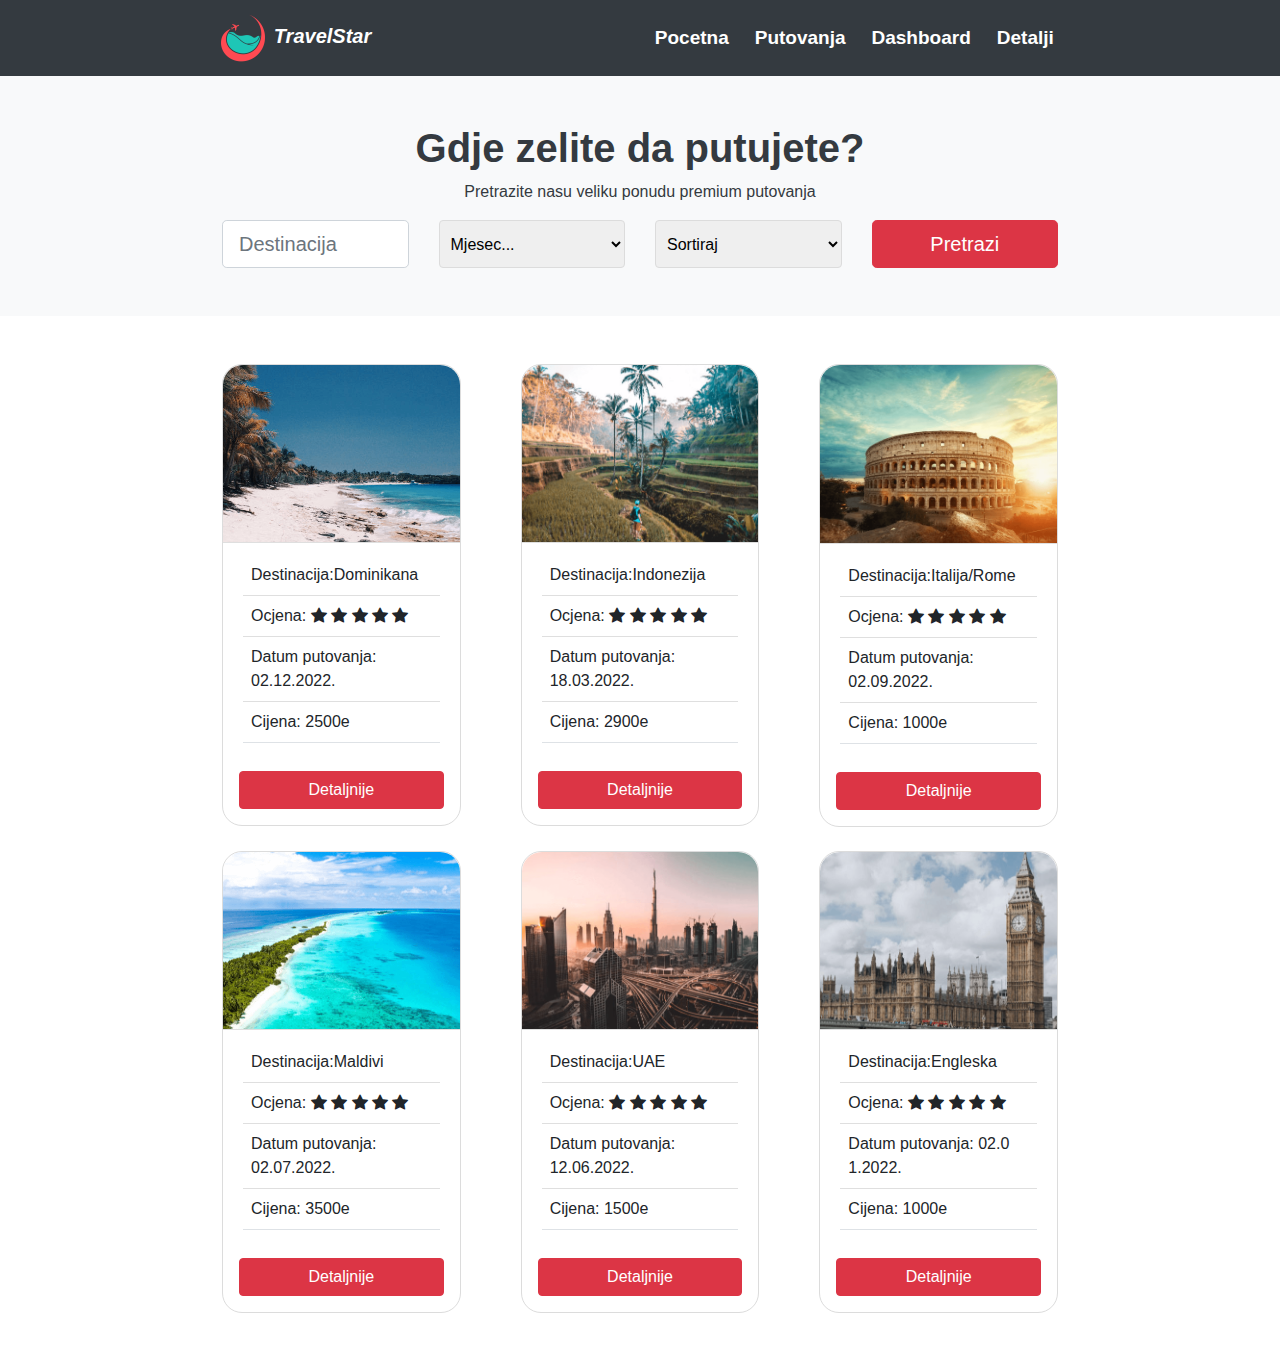
==== putovanja.html @ c91c20a4 ".." ====
<!doctype html>
<html lang="en">
  <head>
    <!-- Required meta tags -->
    <meta charset="utf-8">
    <meta name="viewport" content="width=device-width, initial-scale=1, shrink-to-fit=no">

    <!-- Bootstrap CSS -->
    <link rel="stylesheet" href="https://cdn.jsdelivr.net/npm/bootstrap-icons@1.9.1/font/bootstrap-icons.css">
    <link rel="stylesheet" href="https://cdn.jsdelivr.net/npm/bootstrap@4.0.0/dist/css/bootstrap.min.css" integrity="sha384-Gn5384xqQ1aoWXA+058RXPxPg6fy4IWvTNh0E263XmFcJlSAwiGgFAW/dAiS6JXm" crossorigin="anonymous">
    <link rel="stylesheet" href="style.css">
    <title>Hello, world!</title>
  </head>
  <body>
    <!---nav-->
    <nav class="navbar navbar-expand-lg navbar-light bg-dark">
      <div class="container">
      <a class="navbar-brand text-white font-weight-bold font-italic" href="#"> <img src="img/logo.png" alt="" width="50px"> TravelStar</a>
      <button class="navbar-toggler" type="button" data-toggle="collapse" data-target="#navbarNav" aria-controls="navbarNav" aria-expanded="false" aria-label="Toggle navigation">
        <span class="navbar-toggler-icon"></span>
      </button>
      <div class="collapse navbar-collapse" id="navbarNav">
        <ul class="navbar-nav ml-auto">
          <li class="nav-item">
            <a class="nav-link text-white" href="#">Pocetna<span class="sr-only">(current)</span></a>
          </li>
          <li class="nav-item">
            <a class="nav-link text-white" href="putovanja.html">Putovanja</a>
          </li>
          <li class="nav-item">
            <a class="nav-link text-white" href="dashboard.html">Dashboard</a>
          </li>
          <li class="nav-item">
            <a class="nav-link text-white" href="detalji.html">Detalji</a>
          </li>
        </ul>
      </div>
    </div>
    </nav>
    <!--hero-->
    <section class="bg-light py-5 text-dark d-flex flex-column justify-content-center align-items-center">
      <h1 class="font-weight-bold display-5">Gdje zelite da putujete?</h1>
      <p>Pretrazite nasu veliku ponudu premium putovanja</p>
      <form class="row gy-2 gx-3 align-items-center container">
        <div class="col-sm-3">
          <input type="text" class="form-control form-control-lg" placeholder="Destinacija">
        </div>
       
        <div class="col-sm-3">
          <select class="form-select w-100 rounded chose form-select-lg">
            <option selected>Mjesec...</option>
            <option value="1">Januar</option>
            <option value="2">Februar</option>
            <option value="3">Mart</option>
            <option value="4">April</option>
            <option value="5">Maj</option>
            <option value="6">Jun</option>
            <option value="7">Jul</option>
            <option value="8">Avgust</option>
            <option value="9">Septembar</option>
            <option value="10">Oktobar</option>
            <option value="11">Novembar</option>
            <option value="12">Decembar</option>
          </select>
        </div>
        <div class="col-sm-3 form-select-lg">
          <select class="form-select form-select-lg w-100 rounded chose ">
            <option selected>Sortiraj</option>
            <option value="1">Opadajuce</option>
            <option value="2">Rastuce</option>
          </select>
        </div>
        <div class="col-sm-3">
          <button type="submit" class="btn btn-danger w-100 btn-lg">Pretrazi</button>
        </div>
      </form>
    </section>


    <!--pregledPutovanja-->


    <section class="container pregled-putovanja py-5">
        <div class="card-deck">
            <div class="col">
            <div class="card">
              <img class="card-img-top" src="img/dominikana.jpg" alt="Card image cap">
              <div class="card-footer bg-white">
                <ul class="list-group list-group-flush">
                    <li class="list-group-item border-bottom">Destinacija:Dominikana</li>
                    <li class="list-group-item border-bottom">Ocjena:
                        <i class="bi bi-star-fill"></i>
                        <i class="bi bi-star-fill"></i>
                        <i class="bi bi-star-fill"></i>
                        <i class="bi bi-star-fill"></i>
                        <i class="bi bi-star-fill"></i> </li>
                    <li class="list-group-item border-bottom">Datum putovanja: 02.12.2022.</li>
                    <li class="list-group-item mb-0 border-bottom">Cijena: 2500e</li>
                  </ul>
              </div>
              <button class="btn btn-danger m-3">Detaljnije</button>
            </div>
        </div>
        <div class="col">
            <div class="card">
              <img class="card-img-top" src="img/indonezija.jpg" alt="Card image cap">
              <div class="card-footer bg-white">
                <ul class="list-group list-group-flush">
                    <li class="list-group-item border-bottom">Destinacija:Indonezija</li>
                    <li class="list-group-item border-bottom">Ocjena:
                        <i class="bi bi-star-fill"></i>
                        <i class="bi bi-star-fill"></i>
                        <i class="bi bi-star-fill"></i>
                        <i class="bi bi-star-fill"></i>
                        <i class="bi bi-star-fill"></i> </li>
                    <li class="list-group-item border-bottom">Datum putovanja: 18.03.2022.</li>
                    <li class="list-group-item mb-0 border-bottom">Cijena: 2900e</li>
                  </ul>
              </div>
              <button class="btn btn-danger m-3">Detaljnije</button>
            </div>
        </div>
        <div class="col">
            <div class="card">
              <img class="card-img-top" src="img/italija.jpg" alt="Card image cap">
              <div class="card-footer bg-white">
                <ul class="list-group list-group-flush">
                    <li class="list-group-item border-bottom">Destinacija:Italija/Rome</li>
                    <li class="list-group-item border-bottom">Ocjena:
                        <i class="bi bi-star-fill"></i>
                        <i class="bi bi-star-fill"></i>
                        <i class="bi bi-star-fill"></i>
                        <i class="bi bi-star-fill"></i>
                        <i class="bi bi-star-fill"></i> </li>
                    <li class="list-group-item border-bottom">Datum putovanja: 02.09.2022.</li>
                    <li class="list-group-item mb-0 border-bottom">Cijena: 1000e</li>
                  </ul>
              </div>
              <button class="btn btn-danger m-3">Detaljnije</button>
            </div>
        </div>
        <div class="col">
            <div class="card mt-4">
              <img class="card-img-top" src="img/maldivi.jpg" alt="Card image cap">
              <div class="card-footer bg-white">
                <ul class="list-group list-group-flush">
                    <li class="list-group-item border-bottom">Destinacija:Maldivi</li>
                    <li class="list-group-item border-bottom">Ocjena:
                        <i class="bi bi-star-fill"></i>
                        <i class="bi bi-star-fill"></i>
                        <i class="bi bi-star-fill"></i>
                        <i class="bi bi-star-fill"></i>
                        <i class="bi bi-star-fill"></i> </li>
                    <li class="list-group-item border-bottom">Datum putovanja: 02.07.2022.</li>
                    <li class="list-group-item mb-0 border-bottom">Cijena: 3500e</li>
                  </ul>
              </div>
              <button class="btn btn-danger m-3">Detaljnije</button>
            </div>
        </div>
        <div class="col">
            <div class="card mt-4">
              <img class="card-img-top" src="img/uae.jpg" alt="Card image cap">
              <div class="card-footer bg-white">
                <ul class="list-group list-group-flush">
                    <li class="list-group-item border-bottom">Destinacija:UAE</li>
                    <li class="list-group-item border-bottom">Ocjena:
                        <i class="bi bi-star-fill"></i>
                        <i class="bi bi-star-fill"></i>
                        <i class="bi bi-star-fill"></i>
                        <i class="bi bi-star-fill"></i>
                        <i class="bi bi-star-fill"></i> </li>
                    <li class="list-group-item border-bottom">Datum putovanja: 12.06.2022.</li>
                    <li class="list-group-item mb-0 border-bottom">Cijena: 1500e</li>
                  </ul>
              </div>
              <button class="btn btn-danger m-3">Detaljnije</button>
            </div>
        </div>
        <div class="col">
            <div class="card mt-4">
              <img class="card-img-top" src="img/engleska.jpg" alt="Card image cap">
              <div class="card-footer bg-white">
                <ul class="list-group list-group-flush">
                    <li class="list-group-item border-bottom">Destinacija:Engleska</li>
                    <li class="list-group-item border-bottom">Ocjena:
                        <i class="bi bi-star-fill"></i>
                        <i class="bi bi-star-fill"></i>
                        <i class="bi bi-star-fill"></i>
                        <i class="bi bi-star-fill"></i>
                        <i class="bi bi-star-fill"></i> </li>
                    <li class="list-group-item border-bottom">Datum putovanja: 02.0 1.2022.</li>
                    <li class="list-group-item mb-0 border-bottom">Cijena: 1000e</li>
                  </ul>
              </div>
              <button class="btn btn-danger m-3">Detaljnije</button>
            </div>
        </div>
        
          </div>
    </section>
    <!-- Optional JavaScript -->
    <!-- jQuery first, then Popper.js, then Bootstrap JS -->
    <script src="https://code.jquery.com/jquery-3.2.1.slim.min.js" integrity="sha384-KJ3o2DKtIkvYIK3UENzmM7KCkRr/rE9/Qpg6aAZGJwFDMVNA/GpGFF93hXpG5KkN" crossorigin="anonymous"></script>
    <script src="https://cdn.jsdelivr.net/npm/popper.js@1.12.9/dist/umd/popper.min.js" integrity="sha384-ApNbgh9B+Y1QKtv3Rn7W3mgPxhU9K/ScQsAP7hUibX39j7fakFPskvXusvfa0b4Q" crossorigin="anonymous"></script>
    <script src="https://cdn.jsdelivr.net/npm/bootstrap@4.0.0/dist/js/bootstrap.min.js" integrity="sha384-JZR6Spejh4U02d8jOt6vLEHfe/JQGiRRSQQxSfFWpi1MquVdAyjUar5+76PVCmYl" crossorigin="anonymous"></script>
  </body>
</html>
---- style.css ----
*{
    padding: 0;
    margin: 0;
    box-sizing: border-box;
}
.container{
    width: 70%;
}
.navbar-light .navbar-nav .nav-link {
    color: rgba(0,0,0,.5);
    font-size: 19px;
    margin-left: 10px;
    font-weight: 600;
}
.nav-link:hover{
    color: red !important;
    text-decoration: underline;
    transition: ease .4s;
}
.hero{
    background: linear-gradient(rgba(0,0,0,.4),rgba(0,0,0,.4)), url(img/hero.jpg);
    background-size: cover;
    background-position: center;
    height: 100vh;
}
.chose{
    padding: 7px;
    height: 48px;
    border: .5px solid gainsboro;
}
.card{
    border: 1px solid gainsboro;
    border-radius: 20px;
    position: relative;
}
.card img{
    border-radius: 20px 20px 0 0;
}
.list-group-item{
    padding: 8px;
    font-size: 16px;
}
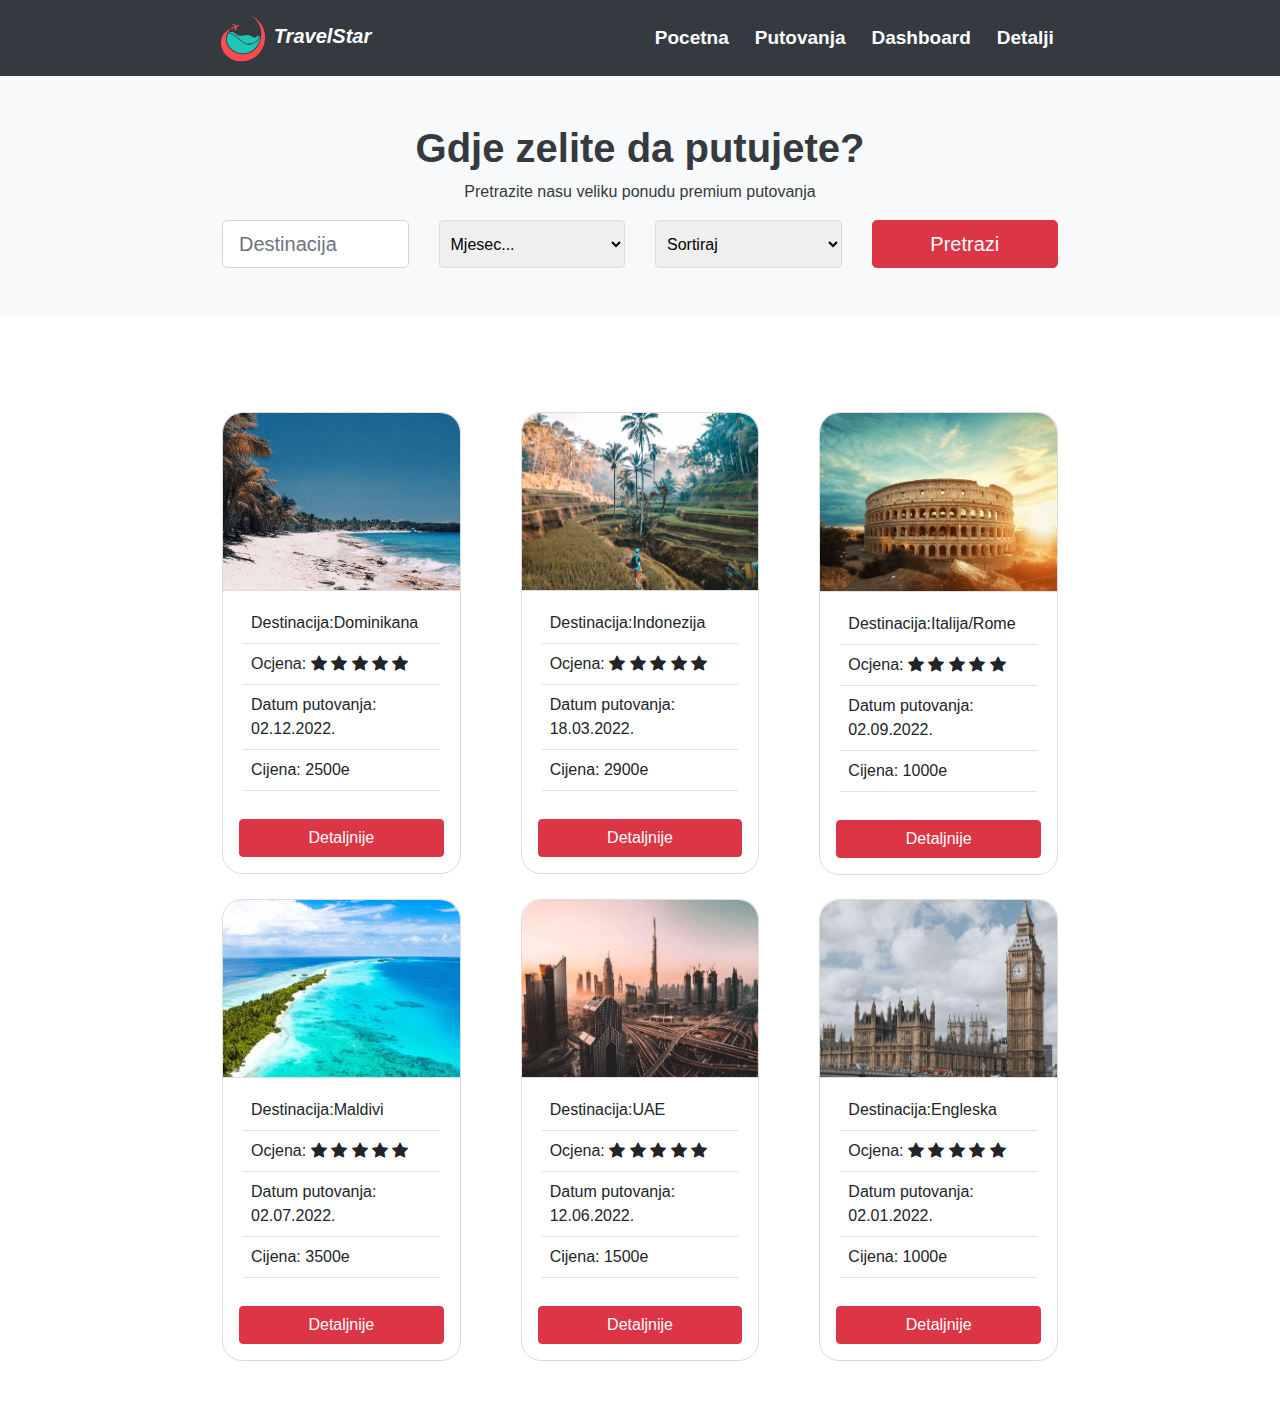
==== commit af575e00: "Izmjene" ====
--- a/putovanja.html
+++ b/putovanja.html
@@ -15,14 +15,14 @@
     <!---nav-->
     <nav class="navbar navbar-expand-lg navbar-light bg-dark">
       <div class="container">
-      <a class="navbar-brand text-white font-weight-bold font-italic" href="#"> <img src="img/logo.png" alt="" width="50px"> TravelStar</a>
+      <a class="navbar-brand text-white font-weight-bold font-italic" href="index.html"> <img src="img/logo.png" alt="" width="50px"> TravelStar</a>
       <button class="navbar-toggler" type="button" data-toggle="collapse" data-target="#navbarNav" aria-controls="navbarNav" aria-expanded="false" aria-label="Toggle navigation">
         <span class="navbar-toggler-icon"></span>
       </button>
       <div class="collapse navbar-collapse" id="navbarNav">
         <ul class="navbar-nav ml-auto">
           <li class="nav-item">
-            <a class="nav-link text-white" href="#">Pocetna<span class="sr-only">(current)</span></a>
+            <a class="nav-link text-white" href="index.html">Pocetna<span class="sr-only">(current)</span></a>
           </li>
           <li class="nav-item">
             <a class="nav-link text-white" href="putovanja.html">Putovanja</a>
@@ -80,7 +80,7 @@
     <!--pregledPutovanja-->
 
 
-    <section class="container pregled-putovanja py-5">
+    <section class="container pregled-putovanja py-5 mt-5">
         <div class="card-deck">
             <div class="col">
             <div class="card">
@@ -189,7 +189,7 @@
                         <i class="bi bi-star-fill"></i>
                         <i class="bi bi-star-fill"></i>
                         <i class="bi bi-star-fill"></i> </li>
-                    <li class="list-group-item border-bottom">Datum putovanja: 02.0 1.2022.</li>
+                    <li class="list-group-item border-bottom">Datum putovanja: 02.01.2022.</li>
                     <li class="list-group-item mb-0 border-bottom">Cijena: 1000e</li>
                   </ul>
               </div>
--- a/style.css
+++ b/style.css
@@ -39,4 +39,7 @@
 .list-group-item{
     padding: 8px;
     font-size: 16px;
+}
+.details-img{
+    border-radius: 20px 0 0 20px !important;
 }